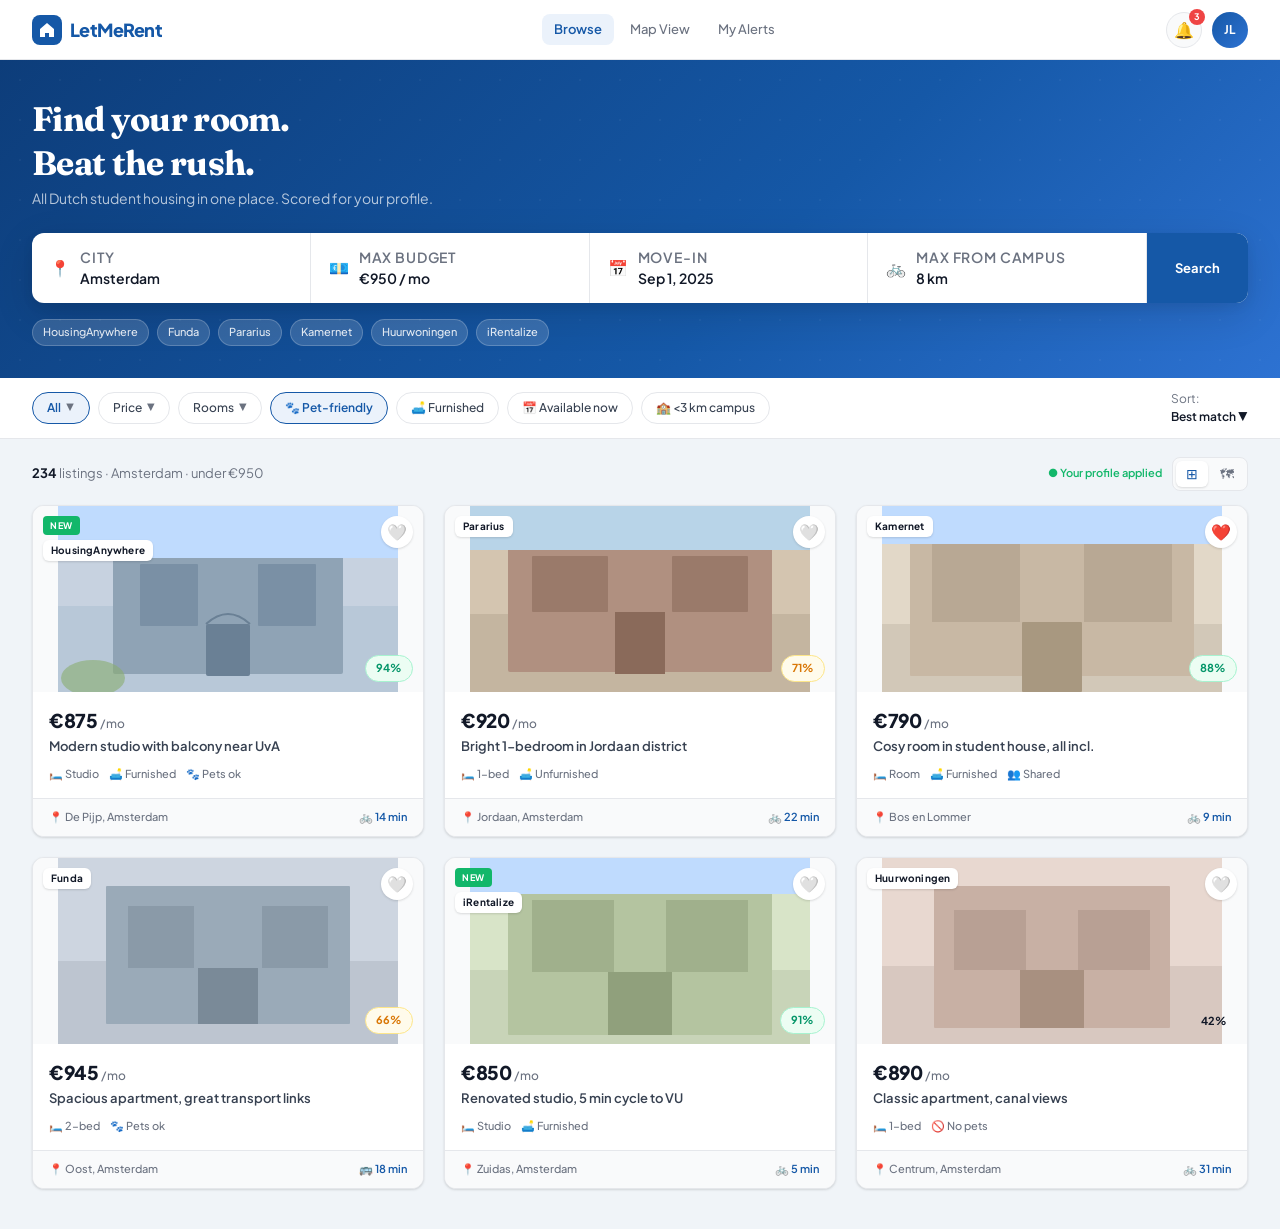
==== index.html @ 222318e5 "initial front-end" ====
<!DOCTYPE html>
<html lang="en">
<head>
  <meta charset="UTF-8">
  <meta name="viewport" content="width=device-width, initial-scale=1.0">
  <title>LetMeRent — Browse Listings</title>
  <link rel="stylesheet" href="styles.css">
  <link rel="stylesheet" href="index.css">
</head>

<body>
  <!-- Nav Bar -->
  <nav class="nav">
    <a class="nav-logo" href="index.html">
      <div class="logo-icon">
        <svg width="18" height="18" viewBox="0 0 18 18" fill="none">
          <!-- Let-Me-Rent Logo -->
          <path d="M2 8L9 2L16 8V16H11V12H7V16H2V8Z" fill="white"/>
        </svg>
      </div>
      <p>LetMeRent</p>
    </a>

    <ul class="nav-links">
      <li><a href="index.html" class="active">Browse</a></li>
      <li><a href="map/map.html">Map View</a></li>
      <li><a href="profile/profile.html">My Alerts</a></li>
    </ul>

    <div class="nav-right">
      <div class="nav-bell">🔔</div>
      <a href="profile/profile.html" class="nav-avatar">JL</a>
    </div>
  </nav>

  <!-- Search Hero -->
  <div class="hero">
    <div class="hero-inner">
      <h1>Find your room.</h1>
      <h1>Beat the rush.</h1>
      <p>All Dutch student housing in one place. Scored for your profile.</p>
      
      <!-- City -->
      <div class="search-bar">
        <div class="search-field">
          <span class="search-field-icon">📍</span>
          <div>
            <p class="search-field-label">City</p>
            <p class="search-field-val">Amsterdam</p>
          </div>
        </div>

        <!-- Budget -->
        <div class="search-field">
          <span class="search-field-icon">💶</span>
          <div>
            <p class="search-field-label">Max Budget</p>
            <p class="search-field-val">€950 / mo</p>
          </div>
        </div>

        <!-- Move-in Date -->
        <div class="search-field">
          <span class="search-field-icon">📅</span>
          <div>
            <p class="search-field-label">Move-in</p>
            <p class="search-field-val">Sep 1, 2025</p>
          </div>
        </div>

        <!-- Distance from Campus -->
        <div class="search-field">
          <span class="search-field-icon">🚲</span>
          <div>
            <p class="search-field-label">Max from campus</p>
            <p class="search-field-val">8 km</p>
          </div>
        </div>

        <button class="search-submit">Search</button>
      </div>

      <div class="source-pills">
        <div class="source-pill">HousingAnywhere</div>
        <div class="source-pill">Funda</div>
        <div class="source-pill">Pararius</div>
        <div class="source-pill">Kamernet</div>
        <div class="source-pill">Huurwoningen</div>
        <div class="source-pill">iRentalize</div>
      </div>
    </div>
  </div>

  <!-- Filters -->
  <div class="filter-bar">
    <div class="filter-chip active">
      <p>All</p>
      <span class="chev">▼</span>
    </div>

    <div class="filter-chip">
      <p>Price</p>
      <span class="chev">▼</span>
    </div>

    <div class="filter-chip">
      <p>Rooms</p>
      <span class="chev">▼</span>
    </div>

    <div class="filter-chip active">
      <p>🐾 Pet-friendly</p>
    </div>

    <div class="filter-chip">
      <p>🛋️ Furnished</p>
    </div>

    <div class="filter-chip">
      <p>📅 Available now</p>
    </div>

    <div class="filter-chip">
      <p>🏫 &lt;3 km campus</p>
    </div>

    <div class="filter-sort">
      <p>Sort:</p>
      <strong>Best match ▼</strong>
    </div>
  </div>

  <!-- Results -->
  <div class="results-bar">
    <div class="results-count">
      <strong>234</strong>
      listings · Amsterdam · under €950
    </div>
    
    <div class="results-actions">
      <span class="profile-applied-label">● Your profile applied</span>
      
      <div class="view-toggle">
        <button class="view-btn active">⊞</button>
        <button class="view-btn" onclick="location.href='map/map.html'">🗺</button>
      </div>
    </div>
  </div>

  <!-- Listings -->

  <!-- Placeholder Listing #1 -->
  <div class="listings-grid">
    <a class="listing-card" href="detail/detail.html">
      <div class="card-img-wrap">
        <!-- Placeholder AI generated code for a Photo -->
        <svg viewBox="0 0 340 186" xmlns="http://www.w3.org/2000/svg">
          <rect width="340" height="186" fill="#C7D2E0"/>
          <rect x="0" y="100" width="340" height="86" fill="#B8C8D8"/>
          <rect x="55" y="38" width="230" height="130" fill="#8FA3B5" rx="2"/>
          <rect x="82" y="58" width="58" height="62" fill="#7A90A5" rx="1"/>
          <rect x="200" y="58" width="58" height="62" fill="#7A90A5" rx="1"/>
          <rect x="148" y="118" width="44" height="52" fill="#6A8095" rx="2"/>
          <path d="M148 118 Q170 98 192 118" stroke="#6A8095" stroke-width="2" fill="none"/>
          <rect x="0" y="0" width="340" height="52" fill="#BFDBFE"/>
          <ellipse cx="35" cy="172" rx="32" ry="18" fill="#8AAE70" opacity="0.6"/>
        </svg>

        <div class="new-tag">
          <p>NEW</p>
        </div>
        
        <div class="card-source card-source--shifted">
          <p>HousingAnywhere</p>
        </div>
        <div class="card-save">🤍</div>

        <div class="card-badge">
          <span class="badge hi">94%</span>
        </div>
      </div>

      <div class="card-body">
        <div class="card-price">
          €875 <span>/ mo</span>
        </div>

        <div class="card-title">
          <p>Modern studio with balcony near UvA</p>
        </div>

        <div class="card-meta">
          <span class="card-tag">🛏️ Studio</span>
          <span class="card-tag">🛋️ Furnished</span>
          <span class="card-tag">🐾 Pets ok</span>
        </div>
      </div>

      <div class="card-footer">
        <span class="card-loc">📍 De Pijp, Amsterdam</span>
        <span class="card-time">🚲 14 min</span>
      </div>
    </a>

    <!-- Placeholder Listing #2 -->
    <a class="listing-card" href="detail/detail.html">
      <div class="card-img-wrap">
        <!-- Placeholder AI generated code for a Photo -->
        <svg viewBox="0 0 340 186" xmlns="http://www.w3.org/2000/svg">
          <rect width="340" height="186" fill="#D4C5B0"/>
          <rect x="0" y="108" width="340" height="78" fill="#C4B5A0"/>
          <rect x="38" y="28" width="264" height="138" fill="#B09080" rx="2"/>
          <rect x="62" y="50" width="76" height="56" fill="#9A7A6A" rx="1"/>
          <rect x="202" y="50" width="76" height="56" fill="#9A7A6A" rx="1"/>
          <rect x="145" y="106" width="50" height="62" fill="#8A6A5A"/>
          <rect x="0" y="0" width="340" height="44" fill="#B8D4E8"/>
        </svg>

        <div class="card-source">
          <p>Pararius</p>
        </div>

        <div class="card-save">🤍</div>

        <div class="card-badge">
          <span class="badge md">71%</span>
        </div>
      </div>

      <div class="card-body">
        <div class="card-price">
          €920 <span>/ mo</span>
        </div>

        <div class="card-title">
          <p>Bright 1-bedroom in Jordaan district</p>
        </div>

        <div class="card-meta">
          <span class="card-tag">🛏️ 1-bed</span>
          <span class="card-tag">🛋️ Unfurnished</span>
        </div>
      </div>

      <div class="card-footer">
        <span class="card-loc">📍 Jordaan, Amsterdam</span>
        <span class="card-time">🚲 22 min</span>
      </div>
    </a>

    <!-- Placeholder Listing #3 -->
    <a class="listing-card" href="detail/detail.html">
      <div class="card-img-wrap">
        <!-- Placeholder AI generated code for a Photo -->
        <svg viewBox="0 0 340 186" xmlns="http://www.w3.org/2000/svg">
          <rect width="340" height="186" fill="#E2D8C8"/>
          <rect x="0" y="118" width="340" height="68" fill="#D2C8B8"/>
          <rect x="28" y="18" width="284" height="152" fill="#C8B8A4" rx="1"/>
          <rect x="50" y="38" width="88" height="78" fill="#B8A894"/>
          <rect x="202" y="38" width="88" height="78" fill="#B8A894"/>
          <rect x="140" y="116" width="60" height="70" fill="#A89880" rx="1"/>
          <rect x="0" y="0" width="340" height="38" fill="#BFDBFE"/>
        </svg>

        <div class="card-source">Kamernet</div>
        <div class="card-save">❤️</div>

        <div class="card-badge">
          <span class="badge hi">88%</span>
        </div>
      </div>

      <div class="card-body">
        <div class="card-price">€790
          <span>/ mo</span>
        </div>

        <div class="card-title">Cosy room in student house, all incl.</div>
        
        <div class="card-meta"><span class="card-tag">🛏️ Room</span><span class="card-tag">🛋️ Furnished</span><span class="card-tag">👥 Shared</span></div>
      </div>
      <div class="card-footer"><span class="card-loc">📍 Bos en Lommer</span><span class="card-time">🚲 9 min</span></div>
    </a>

    <!-- Placeholder Listing #4 -->
    <a class="listing-card" href="detail/detail.html">
      <div class="card-img-wrap">
        <!-- Placeholder AI generated code for a Photo -->
        <svg viewBox="0 0 340 186" xmlns="http://www.w3.org/2000/svg">
          <rect width="340" height="186" fill="#CDD5E0"/>
          <rect x="0" y="103" width="340" height="83" fill="#BDC5D0"/>
          <rect x="48" y="28" width="244" height="138" fill="#9AAAB8" rx="1"/>
          <rect x="70" y="48" width="66" height="62" fill="#8A9AA8"/>
          <rect x="204" y="48" width="66" height="62" fill="#8A9AA8"/>
          <rect x="140" y="110" width="60" height="56" fill="#7A8A98"/>
        </svg>

        <div class="card-source">
          <p>Funda</p>
        </div>

        <div class="card-save">🤍</div>

        <div class="card-badge">
          <span class="badge md">66%</span>
        </div>
      </div>

      <div class="card-body">
        <div class="card-price">
          €945 <span>/ mo</span>
        </div>

        <div class="card-title">
          <p>Spacious apartment, great transport links</p>
        </div>

        <div class="card-meta">
          <span class="card-tag">🛏️ 2-bed</span>
          <span class="card-tag">🐾 Pets ok</span>
        </div>
      </div>

      <div class="card-footer">
        <span class="card-loc">📍 Oost, Amsterdam</span>
        <span class="card-time">🚌 18 min</span>
      </div>
    </a>

    <!-- Placeholder Listing #5 -->
    <a class="listing-card" href="detail/detail.html">
      <div class="card-img-wrap">
        <!-- Placeholder AI generated code for a Photo -->
        <svg viewBox="0 0 340 186" xmlns="http://www.w3.org/2000/svg">
          <rect width="340" height="186" fill="#D8E4C8"/>
          <rect x="0" y="112" width="340" height="74" fill="#C8D4B8"/>
          <rect x="38" y="22" width="264" height="155" fill="#B4C4A0" rx="1"/>
          <rect x="62" y="42" width="82" height="72" fill="#A0B08C"/>
          <rect x="196" y="42" width="82" height="72" fill="#A0B08C"/>
          <rect x="138" y="114" width="64" height="63" fill="#90A07C"/>
          <rect x="0" y="0" width="340" height="36" fill="#BFDBFE"/>
        </svg>

        <div class="new-tag">
          <p>NEW</p>
        </div>

        <div class="card-source card-source--shifted">
          <p>iRentalize</p>
        </div>

        <div class="card-save">🤍</div>

        <div class="card-badge">
          <span class="badge hi">91%</span>
        </div>
      </div>
      <div class="card-body">
        <div class="card-price">
          €850 <span>/ mo</span>
        </div>

        <div class="card-title">
          <p>Renovated studio, 5 min cycle to VU</p>
        </div>

        <div class="card-meta">
          <span class="card-tag">🛏️ Studio</span>
          <span class="card-tag">🛋️ Furnished</span>
        </div>
      </div>
      
      <div class="card-footer">
        <span class="card-loc">📍 Zuidas, Amsterdam</span>
        <span class="card-time">🚲 5 min</span>
      </div>
    </a>

    <!-- Placeholder Listing #6 -->
    <a class="listing-card" href="detail/detail.html">
      <div class="card-img-wrap">
        <!-- Placeholder AI generated code for a Photo -->
        <svg viewBox="0 0 340 186" xmlns="http://www.w3.org/2000/svg">
          <rect width="340" height="186" fill="#E8D8D0"/>
          <rect x="0" y="108" width="340" height="78" fill="#D8C8C0"/>
          <rect x="52" y="28" width="236" height="142" fill="#C8B0A4" rx="1"/>
          <rect x="72" y="52" width="72" height="60" fill="#B8A094"/>
          <rect x="196" y="52" width="72" height="60" fill="#B8A094"/>
          <rect x="138" y="112" width="64" height="58" fill="#A89080"/>
        </svg>

        <div class="card-source">
          <p>Huurwoningen</p>
        </div>

        <div class="card-save">🤍</div>

        <div class="card-badge">
          <span class="badge lo">42%</span>
        </div>
      </div>

      <div class="card-body">
        <div class="card-price">
          €890 <span>/ mo</span>
        </div>

        <div class="card-title">
          Classic apartment, canal views
        </div>

        <div class="card-meta">
          <span class="card-tag">🛏️ 1-bed</span>
          <span class="card-tag">🚫 No pets</span>
        </div>
      </div>

      <div class="card-footer">
        <span class="card-loc">📍 Centrum, Amsterdam</span>
        <span class="card-time">🚲 31 min</span>
      </div>
    </a>
  </div>
</body>
</html>
---- styles.css ----
@import url('https://fonts.googleapis.com/css2?family=Plus+Jakarta+Sans:wght@300;400;500;600;700;800&family=Fraunces:ital,wght@0,700;1,700&display=swap');

*,
*::before,
*::after {
  box-sizing: border-box;
  margin: 0;
  padding: 0;
}

:root {
  --blue:        #1558A7;
  --blue-light:  #EBF2FB;
  --blue-mid:    #2D72D2;
  --blue-dark:   #0D3D7A;

  --green:       #12B76A;
  --green-bg:    #ECFDF3;
  --amber:       #F59E0B;
  --amber-bg:    #FFFBEB;
  --red:         #EF4444;
  --red-bg:      #FEF2F2;

  --ink:         #111827;
  --ink-2:       #374151;
  --muted:       #6B7280;

  --border:      #E5E7EB;
  --surface:     #F9FAFB;
  --white:       #FFFFFF;

  --radius:      12px;
  --radius-sm:   8px;

  --shadow-sm:   0 1px 3px rgba(0, 0, 0, .08), 0 1px 2px rgba(0, 0, 0, .06);
  --shadow:      0 4px 16px rgba(0, 0, 0, .08), 0 1px 4px rgba(0, 0, 0, .04);
  --shadow-lg:   0 12px 40px rgba(0, 0, 0, .12), 0 4px 12px rgba(0, 0, 0, .06);
}

body {
  font-family: 'Plus Jakarta Sans', sans-serif;
  background: #F0F4F8;
  color: var(--ink);
  font-size: 14px;
  line-height: 1.5;
}

.nav {
  position: sticky;
  top: 0;
  z-index: 100;
  display: flex;
  align-items: center;
  justify-content: space-between;
  height: 60px;
  padding: 0 32px;
  background: var(--white);
  border-bottom: 1px solid var(--border);
}

.nav-logo {
  display: flex;
  align-items: center;
  gap: 8px;
  font-size: 18px;
  font-weight: 800;
  color: var(--blue);
  letter-spacing: -.03em;
  text-decoration: none;
}

.nav-logo .logo-icon {
  display: flex;
  align-items: center;
  justify-content: center;
  width: 30px;
  height: 30px;
  background: var(--blue);
  border-radius: 8px;
  flex-shrink: 0;
}

.nav-links {
  display: flex;
  gap: 4px;
  list-style: none;
}

.nav-links a {
  display: block;
  padding: 6px 12px;
  border-radius: 8px;
  font-size: 13px;
  font-weight: 500;
  color: var(--muted);
  text-decoration: none;
  transition: all .15s;
}

.nav-links a:hover,
.nav-links a.active {
  color: var(--blue);
  background: var(--blue-light);
}

.nav-links a.active {
  font-weight: 600;
}

.nav-right {
  display: flex;
  align-items: center;
  gap: 10px;
}

.nav-bell {
  position: relative;
  display: flex;
  align-items: center;
  justify-content: center;
  width: 36px;
  height: 36px;
  background: var(--surface);
  border: 1px solid var(--border);
  border-radius: 50%;
  font-size: 16px;
  cursor: pointer;
}

.nav-bell::after {
  content: '3';
  position: absolute;
  top: -4px;
  right: -4px;
  display: flex;
  align-items: center;
  justify-content: center;
  width: 16px;
  height: 16px;
  background: var(--red);
  border-radius: 50%;
  color: white;
  font-size: 9px;
  font-weight: 700;
}

.nav-avatar {
  display: flex;
  align-items: center;
  justify-content: center;
  width: 36px;
  height: 36px;
  background: linear-gradient(135deg, var(--blue) 0%, var(--blue-mid) 100%);
  border-radius: 50%;
  color: white;
  font-size: 12px;
  font-weight: 700;
  cursor: pointer;
  text-decoration: none;
}

.badge {
  display: inline-flex;
  align-items: center;
  gap: 4px;
  padding: 4px 10px;
  border-radius: 20px;
  font-size: 11px;
  font-weight: 700;
}

.badge.hi { background: var(--green-bg); color: #059669; border: 1.5px solid #A7F3D0; }
.badge.md { background: var(--amber-bg); color: #D97706; border: 1.5px solid #FDE68A; }

.badge-sm {
  display: inline-flex;
  align-items: center;
  gap: 3px;
  padding: 2px 8px;
  border-radius: 20px;
  font-size: 10px;
  font-weight: 700;
}

.badge-sm.hi { background: var(--green-bg); color: #059669; border: 1.5px solid #A7F3D0; }
.badge-sm.md { background: var(--amber-bg); color: #D97706; border: 1.5px solid #FDE68A; }
.badge-sm.lo { background: var(--red-bg);   color: #DC2626; border: 1.5px solid #FECACA; }

.tag {
  display: inline-flex;
  align-items: center;
  gap: 3px;
  padding: 2px 7px;
  background: var(--surface);
  border: 1px solid var(--border);
  border-radius: 5px;
  font-size: 10px;
  font-weight: 600;
  color: var(--muted);
}

.btn-primary {
  padding: 9px 20px;
  background: var(--blue);
  border: none;
  border-radius: var(--radius-sm);
  color: white;
  font-family: 'Plus Jakarta Sans', sans-serif;
  font-size: 13px;
  font-weight: 600;
  cursor: pointer;
  transition: background .15s;
}

.btn-primary:hover {
  background: var(--blue-dark);
}

.btn-ghost {
  padding: 9px 20px;
  background: none;
  border: 1.5px solid var(--border);
  border-radius: var(--radius-sm);
  color: var(--ink-2);
  font-family: 'Plus Jakarta Sans', sans-serif;
  font-size: 13px;
  font-weight: 600;
  cursor: pointer;
  transition: all .15s;
}

.btn-ghost:hover {
  border-color: var(--blue);
  color: var(--blue);
}
---- index.css ----
.hero {
  position: relative;
  padding: 40px 32px 32px;
  background: linear-gradient(135deg, var(--blue-dark) 0%, var(--blue) 60%, var(--blue-mid) 100%);
  overflow: hidden;
}

.hero::before {
  content: '';
  position: absolute;
  inset: 0;
  background: url("data:image/svg+xml,%3Csvg width='40' height='40' xmlns='http://www.w3.org/2000/svg'%3E%3Ccircle cx='20' cy='20' r='1' fill='rgba(255,255,255,0.05)'/%3E%3C/svg%3E") repeat;
}

.hero-inner {
  position: relative;
  z-index: 1;
}

.hero h1 {
  margin-bottom: 6px;
  font-family: 'Fraunces', serif;
  font-size: 34px;
  font-weight: 700;
  color: white;
  line-height: 1.12;
  letter-spacing: -.02em;
}

.hero p {
  margin-bottom: 24px;
  color: rgba(255, 255, 255, .7);
  font-size: 14px;
}

.search-bar {
  display: flex;
  align-items: stretch;
  margin-bottom: 16px;
  background: white;
  border-radius: var(--radius);
  box-shadow: var(--shadow-lg);
  overflow: hidden;
}

.search-field {
  flex: 1;
  display: flex;
  align-items: center;
  gap: 10px;
  padding: 14px 18px;
  border-right: 1px solid var(--border);
  cursor: pointer;
  transition: background .15s;
}

.search-field:hover {
  background: var(--surface);
}

.search-field-icon  { font-size: 16px; flex-shrink: 0; }

.search-field-label {
  font-size: 10px;
  font-weight: 600;
  text-transform: uppercase;
  letter-spacing: .06em;
  color: var(--muted);
  margin: 0;
  display: block;
}

.search-field-val {
  font-size: 13px;
  font-weight: 600;
  color: var(--ink);
  margin: 0;
  display: block;
}

.search-bar .search-field-label,
.search-bar .search-field-val {
  margin-bottom: 0;
  color: inherit;
}

.search-bar .search-field-label { color: var(--muted); }
.search-bar .search-field-val   { color: var(--ink); }

.search-submit {
  display: flex;
  align-items: center;
  gap: 6px;
  padding: 0 28px;
  background: var(--blue);
  border: none;
  color: white;
  font-family: 'Plus Jakarta Sans', sans-serif;
  font-size: 13px;
  font-weight: 700;
  white-space: nowrap;
  cursor: pointer;
  transition: background .15s;
}

.search-submit:hover {
  background: var(--blue-dark);
}

.source-pills {
  display: flex;
  gap: 8px;
  flex-wrap: wrap;
}

.source-pill {
  padding: 4px 10px;
  background: rgba(255, 255, 255, .15);
  border: 1px solid rgba(255, 255, 255, .2);
  border-radius: 20px;
  color: rgba(255, 255, 255, .85);
  font-size: 11px;
  font-weight: 500;
}

.filter-bar {
  display: flex;
  align-items: center;
  gap: 8px;
  padding: 12px 32px;
  background: var(--white);
  border-bottom: 1px solid var(--border);
  overflow-x: auto;
}

.filter-chip {
  display: inline-flex;
  align-items: center;
  gap: 5px;
  padding: 6px 14px;
  background: var(--white);
  border: 1.5px solid var(--border);
  border-radius: 20px;
  color: var(--ink-2);
  font-size: 12px;
  font-weight: 500;
  white-space: nowrap;
  flex-shrink: 0;
  cursor: pointer;
  transition: all .15s;
}

.filter-chip:hover {
  border-color: var(--blue);
  color: var(--blue);
}

.filter-chip.active {
  background: var(--blue-light);
  border-color: var(--blue);
  color: var(--blue);
  font-weight: 600;
}

.filter-chip .chev {
  font-size: 10px;
  color: var(--muted);
}

.filter-sort {
  margin-left: auto;
  color: var(--muted);
  font-size: 12px;
  white-space: nowrap;
  flex-shrink: 0;
  cursor: pointer;
}

.filter-sort strong {
  color: var(--ink);
  font-weight: 600;
}

.results-bar {
  display: flex;
  align-items: center;
  justify-content: space-between;
  padding: 18px 32px 14px;
}

.results-count {
  font-size: 13px;
  color: var(--muted);
}

.results-count strong {
  color: var(--ink);
  font-weight: 700;
}

.results-actions {
  display: flex;
  align-items: center;
  gap: 10px;
}

.profile-applied-label {
  font-size: 11px;
  font-weight: 600;
  color: var(--green);
}

.view-toggle {
  display: flex;
  gap: 2px;
  padding: 3px;
  background: var(--surface);
  border: 1px solid var(--border);
  border-radius: 8px;
}

.view-btn {
  padding: 5px 10px;
  background: none;
  border: none;
  border-radius: 6px;
  color: var(--muted);
  font-size: 14px;
  cursor: pointer;
  transition: all .15s;
}

.view-btn.active {
  background: var(--white);
  color: var(--blue);
  box-shadow: var(--shadow-sm);
}

.listings-grid {
  display: grid;
  grid-template-columns: repeat(3, 1fr);
  gap: 20px;
  padding: 0 32px 40px;
}

.listing-card {
  position: relative;
  display: block;
  background: var(--white);
  border: 1px solid var(--border);
  border-radius: var(--radius);
  box-shadow: var(--shadow-sm);
  color: inherit;
  text-decoration: none;
  overflow: hidden;
  transition: all .2s;
}

.listing-card:hover {
  box-shadow: var(--shadow-lg);
  transform: translateY(-3px);
}

.card-img-wrap {
  position: relative;
  height: 186px;
  background: var(--surface);
  overflow: hidden;
}

.card-img-wrap svg {
  display: block;
  width: 100%;
  height: 100%;
}

.card-source {
  position: absolute;
  top: 10px;
  left: 10px;
  padding: 3px 8px;
  background: white;
  border-radius: 6px;
  box-shadow: var(--shadow-sm);
  color: var(--ink);
  font-size: 10px;
  font-weight: 700;
  letter-spacing: .02em;
}

.card-source--shifted {
  top: 34px;
}

.card-save {
  position: absolute;
  top: 10px;
  right: 10px;
  display: flex;
  align-items: center;
  justify-content: center;
  width: 32px;
  height: 32px;
  background: white;
  border-radius: 50%;
  box-shadow: var(--shadow-sm);
  font-size: 16px;
}

.card-badge {
  position: absolute;
  bottom: 10px;
  right: 10px;
}

.new-tag {
  position: absolute;
  top: 10px;
  left: 10px;
  padding: 3px 7px;
  background: var(--green);
  border-radius: 4px;
  color: white;
  font-size: 9px;
  font-weight: 700;
  letter-spacing: .06em;
  text-transform: uppercase;
}

.card-body {
  padding: 14px 16px 16px;
}

.card-price {
  font-size: 19px;
  font-weight: 800;
  color: var(--ink);
  letter-spacing: -.02em;
}

.card-price span {
  font-size: 12px;
  font-weight: 500;
  color: var(--muted);
}

.card-title {
  margin: 4px 0;
  font-size: 13px;
  font-weight: 600;
  color: var(--ink-2);
  line-height: 1.35;
}

.card-meta {
  display: flex;
  align-items: center;
  gap: 10px;
  margin-top: 10px;
  flex-wrap: wrap;
}

.card-tag {
  display: flex;
  align-items: center;
  gap: 4px;
  font-size: 11px;
  font-weight: 500;
  color: var(--muted);
}

.card-footer {
  display: flex;
  align-items: center;
  justify-content: space-between;
  padding: 10px 16px;
  background: var(--surface);
  border-top: 1px solid var(--border);
}

.card-loc {
  display: flex;
  align-items: center;
  gap: 4px;
  font-size: 11px;
  font-weight: 500;
  color: var(--muted);
}

.card-time {
  font-size: 11px;
  font-weight: 600;
  color: var(--blue);
}
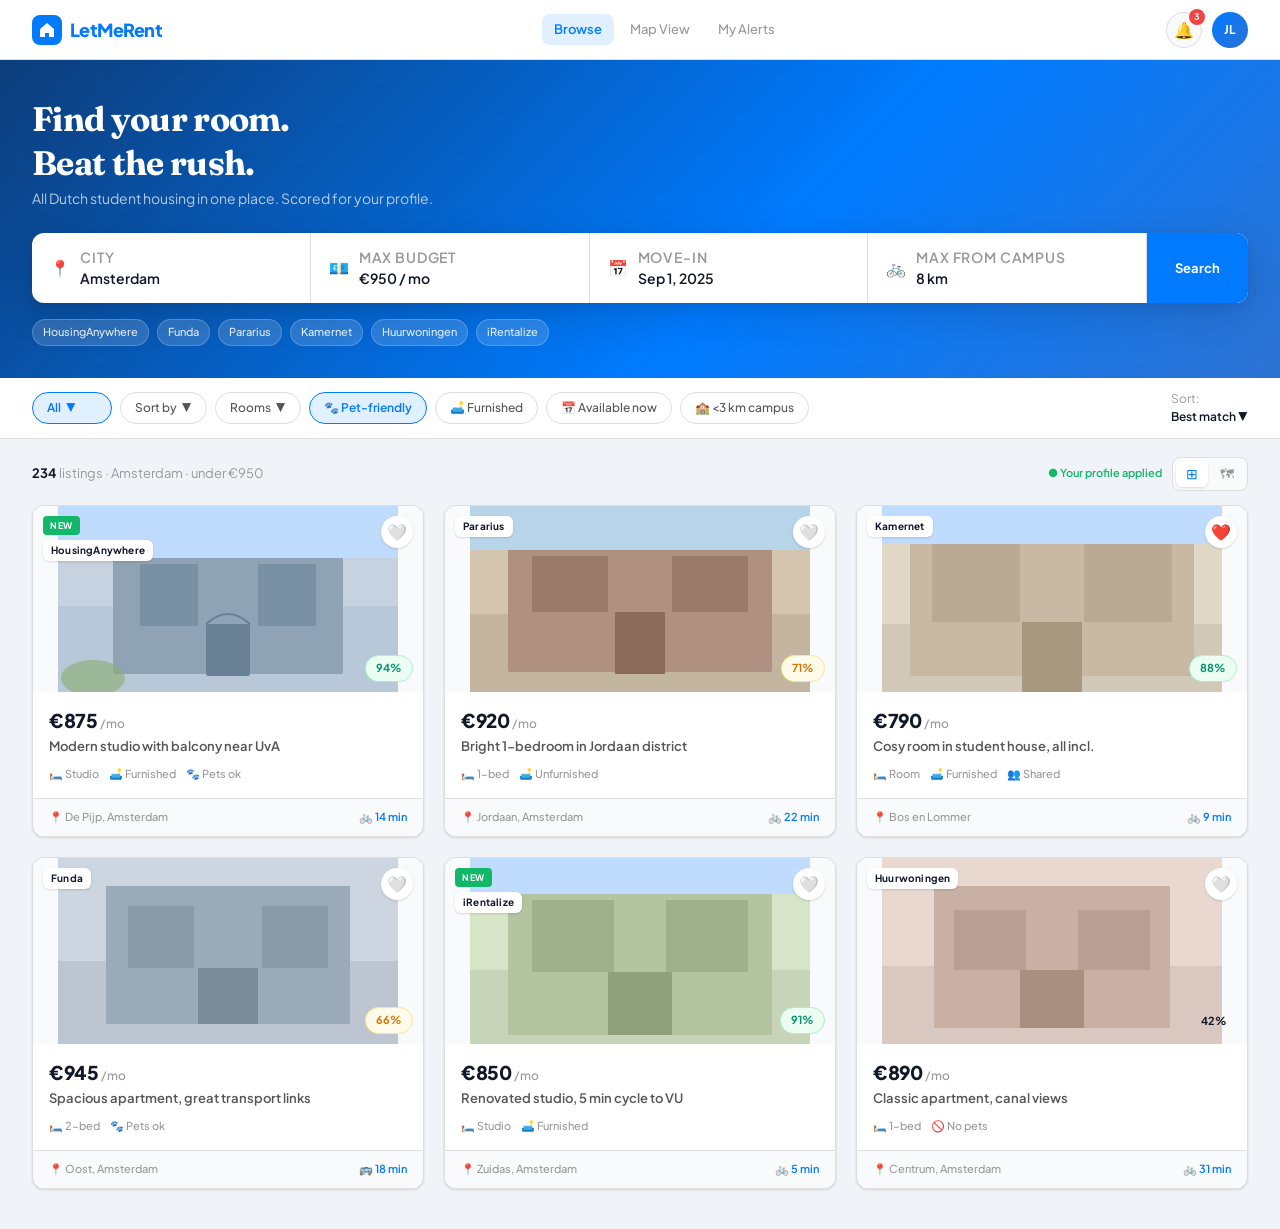
==== commit 7d73f3cd: "fixed the filtercards, slider, and toggles in the profile page" ====
--- a/index.html
+++ b/index.html
@@ -91,23 +91,46 @@
     </div>
   </div>
 
-  <!-- Filters -->
   <div class="filter-bar">
-    <div class="filter-chip active">
-      <p>All</p>
-      <span class="chev">▼</span>
-    </div>
-
-    <div class="filter-chip">
-      <p>Price</p>
-      <span class="chev">▼</span>
-    </div>
-
-    <div class="filter-chip">
-      <p>Rooms</p>
-      <span class="chev">▼</span>
-    </div>
-
+    <!-- Dropdown for 'All' -->
+    <div class="dropdown" id="dropdown-all">
+      <div class="dropdown-toggle active" id="dropdown-all-toggle">
+        <p>All</p>
+        <span class="chev">▼</span>
+      </div>
+      <div class="dropdown-options" id="dropdown-all-options">
+        <div class="dropdown-option">All</div>
+        <div class="dropdown-option">Room</div>
+        <div class="dropdown-option">Studio</div>
+      </div>
+    </div>
+
+    <!-- Dropdown for 'Price' -->
+    <div class="dropdown" id="dropdown-price">
+      <div class="dropdown-toggle" id="dropdown-price-toggle">
+        <p>Sort by</p>
+        <span class="chev">▼</span>
+      </div>
+      <div class="dropdown-options" id="dropdown-price-options">
+        <div class="dropdown-option">Price Low-High</div>
+        <div class="dropdown-option">Price High-Low</div>
+      </div>
+    </div>
+
+    <!-- Dropdown for 'Rooms' -->
+    <div class="dropdown" id="dropdown-rooms">
+      <div class="dropdown-toggle" id="dropdown-rooms-toggle">
+        <p>Rooms</p>
+        <span class="chev">▼</span>
+      </div>
+      <div class="dropdown-options" id="dropdown-rooms-options">
+        <div class="dropdown-option">1+</div>
+        <div class="dropdown-option">2+</div>
+        <div class="dropdown-option">3+</div>
+      </div>
+    </div>
+
+    <!-- Existing static filter chips -->
     <div class="filter-chip active">
       <p>🐾 Pet-friendly</p>
     </div>
@@ -129,6 +152,39 @@
       <strong>Best match ▼</strong>
     </div>
   </div>
+
+  <script>
+    // Function to toggle dropdown options
+    document.querySelectorAll('.dropdown').forEach(dropdown => {
+      const toggle = dropdown.querySelector('.dropdown-toggle');
+      const options = dropdown.querySelector('.dropdown-options');
+
+      toggle.addEventListener('click', () => {
+        options.classList.toggle('show');
+        toggle.classList.toggle('active');
+      });
+
+      // Close dropdown when clicking outside
+      document.addEventListener('click', (e) => {
+        if (!dropdown.contains(e.target)) {
+          options.classList.remove('show');
+          toggle.classList.remove('active');
+        }
+      });
+    });
+
+    // Optional: handle selecting an option
+    document.querySelectorAll('.dropdown-option').forEach(option => {
+      option.addEventListener('click', () => {
+        const parentDropdown = option.closest('.dropdown');
+        const toggle = parentDropdown.querySelector('.dropdown-toggle');
+        toggle.querySelector('p').textContent = option.textContent;
+        // Close dropdown after selection
+        parentDropdown.querySelector('.dropdown-options').classList.remove('show');
+        toggle.classList.remove('active');
+      });
+    });
+  </script>
 
   <!-- Results -->
   <div class="results-bar">
--- a/index.css
+++ b/index.css
@@ -123,63 +123,141 @@
   font-weight: 500;
 }
 
-.filter-bar {
-  display: flex;
-  align-items: center;
-  gap: 8px;
-  padding: 12px 32px;
-  background: var(--white);
-  border-bottom: 1px solid var(--border);
-  overflow-x: auto;
-}
-
-.filter-chip {
-  display: inline-flex;
-  align-items: center;
-  gap: 5px;
-  padding: 6px 14px;
-  background: var(--white);
-  border: 1.5px solid var(--border);
-  border-radius: 20px;
-  color: var(--ink-2);
-  font-size: 12px;
-  font-weight: 500;
-  white-space: nowrap;
-  flex-shrink: 0;
-  cursor: pointer;
-  transition: all .15s;
-}
-
-.filter-chip:hover {
-  border-color: var(--blue);
-  color: var(--blue);
-}
-
-.filter-chip.active {
-  background: var(--blue-light);
-  border-color: var(--blue);
-  color: var(--blue);
-  font-weight: 600;
-}
-
-.filter-chip .chev {
-  font-size: 10px;
-  color: var(--muted);
-}
-
-.filter-sort {
-  margin-left: auto;
-  color: var(--muted);
-  font-size: 12px;
-  white-space: nowrap;
-  flex-shrink: 0;
-  cursor: pointer;
-}
-
-.filter-sort strong {
-  color: var(--ink);
-  font-weight: 600;
-}
+  :root {
+    --white: #fff;
+    --border: #ddd;
+    --ink-2: #555;
+    --blue: #007bff;
+    --blue-light: #e0f0ff;
+    --muted: #999;
+  }
+
+  .filter-bar {
+    display: flex;
+    align-items: center;
+    gap: 8px;
+    padding: 12px 32px;
+    background: var(--white);
+    border-bottom: 1px solid var(--border);
+    /* Remove overflow-x: auto; to allow expansion */
+    flex-wrap: wrap; /* allow wrapping if needed */
+    max-height: none; /* remove max-height to allow expansion */
+  }
+
+  /* Styles for dropdown */
+  .dropdown {
+    position: relative;
+    display: inline-block;
+  }
+
+  .dropdown-toggle {
+    display: inline-flex;
+    align-items: center;
+    gap: 5px;
+    padding: 6px 14px;
+    background: var(--white);
+    border: 1.5px solid var(--border);
+    border-radius: 20px;
+    color: var(--ink-2);
+    font-size: 12px;
+    font-weight: 500;
+    cursor: pointer;
+    min-width: 80px;
+    white-space: nowrap;
+  }
+
+  .dropdown-toggle:hover {
+    border-color: var(--blue);
+    color: var(--blue);
+  }
+
+  .dropdown-toggle.active {
+    background: var(--blue-light);
+    border-color: var(--blue);
+    color: var(--blue);
+    font-weight: 600;
+  }
+
+  .dropdown-options {
+    position: absolute;
+    top: 100%;
+    left: 0;
+    background: var(--white);
+    border: 1.5px solid var(--border);
+    border-radius: 8px;
+    min-width: 100%;
+    z-index: 1000;
+    display: none;
+    flex-direction: column;
+  }
+
+  .dropdown-options.show {
+    display: flex;
+  }
+
+  .dropdown-option {
+    padding: 8px 14px;
+    cursor: pointer;
+    font-size: 12px;
+    transition: background 0.2s;
+  }
+
+  .dropdown-option:hover {
+    background: var(--blue-light);
+  }
+
+  #dropdown-price .dropdown-options {
+    min-width: 150px; /* wider options list */
+  }
+
+  /* Existing styles for other chips */
+  .filter-chip {
+    display: inline-flex;
+    align-items: center;
+    gap: 5px;
+    padding: 6px 14px;
+    background: var(--white);
+    border: 1.5px solid var(--border);
+    border-radius: 20px;
+    color: var(--ink-2);
+    font-size: 12px;
+    font-weight: 500;
+    white-space: nowrap;
+    flex-shrink: 0;
+    cursor: pointer;
+    transition: all .15s;
+  }
+
+  .filter-chip:hover {
+    border-color: var(--blue);
+    color: var(--blue);
+  }
+
+  .filter-chip.active {
+    background: var(--blue-light);
+    border-color: var(--blue);
+    color: var(--blue);
+    font-weight: 600;
+  }
+
+  .filter-chip .chev {
+    font-size: 10px;
+    color: var(--muted);
+  }
+
+  .filter-sort {
+    margin-left: auto;
+    color: var(--muted);
+    font-size: 12px;
+    white-space: nowrap;
+    flex-shrink: 0;
+    cursor: pointer;
+  }
+
+  .filter-sort strong {
+    color: var(--ink);
+    font-weight: 600;
+  }
 
 .results-bar {
   display: flex;
